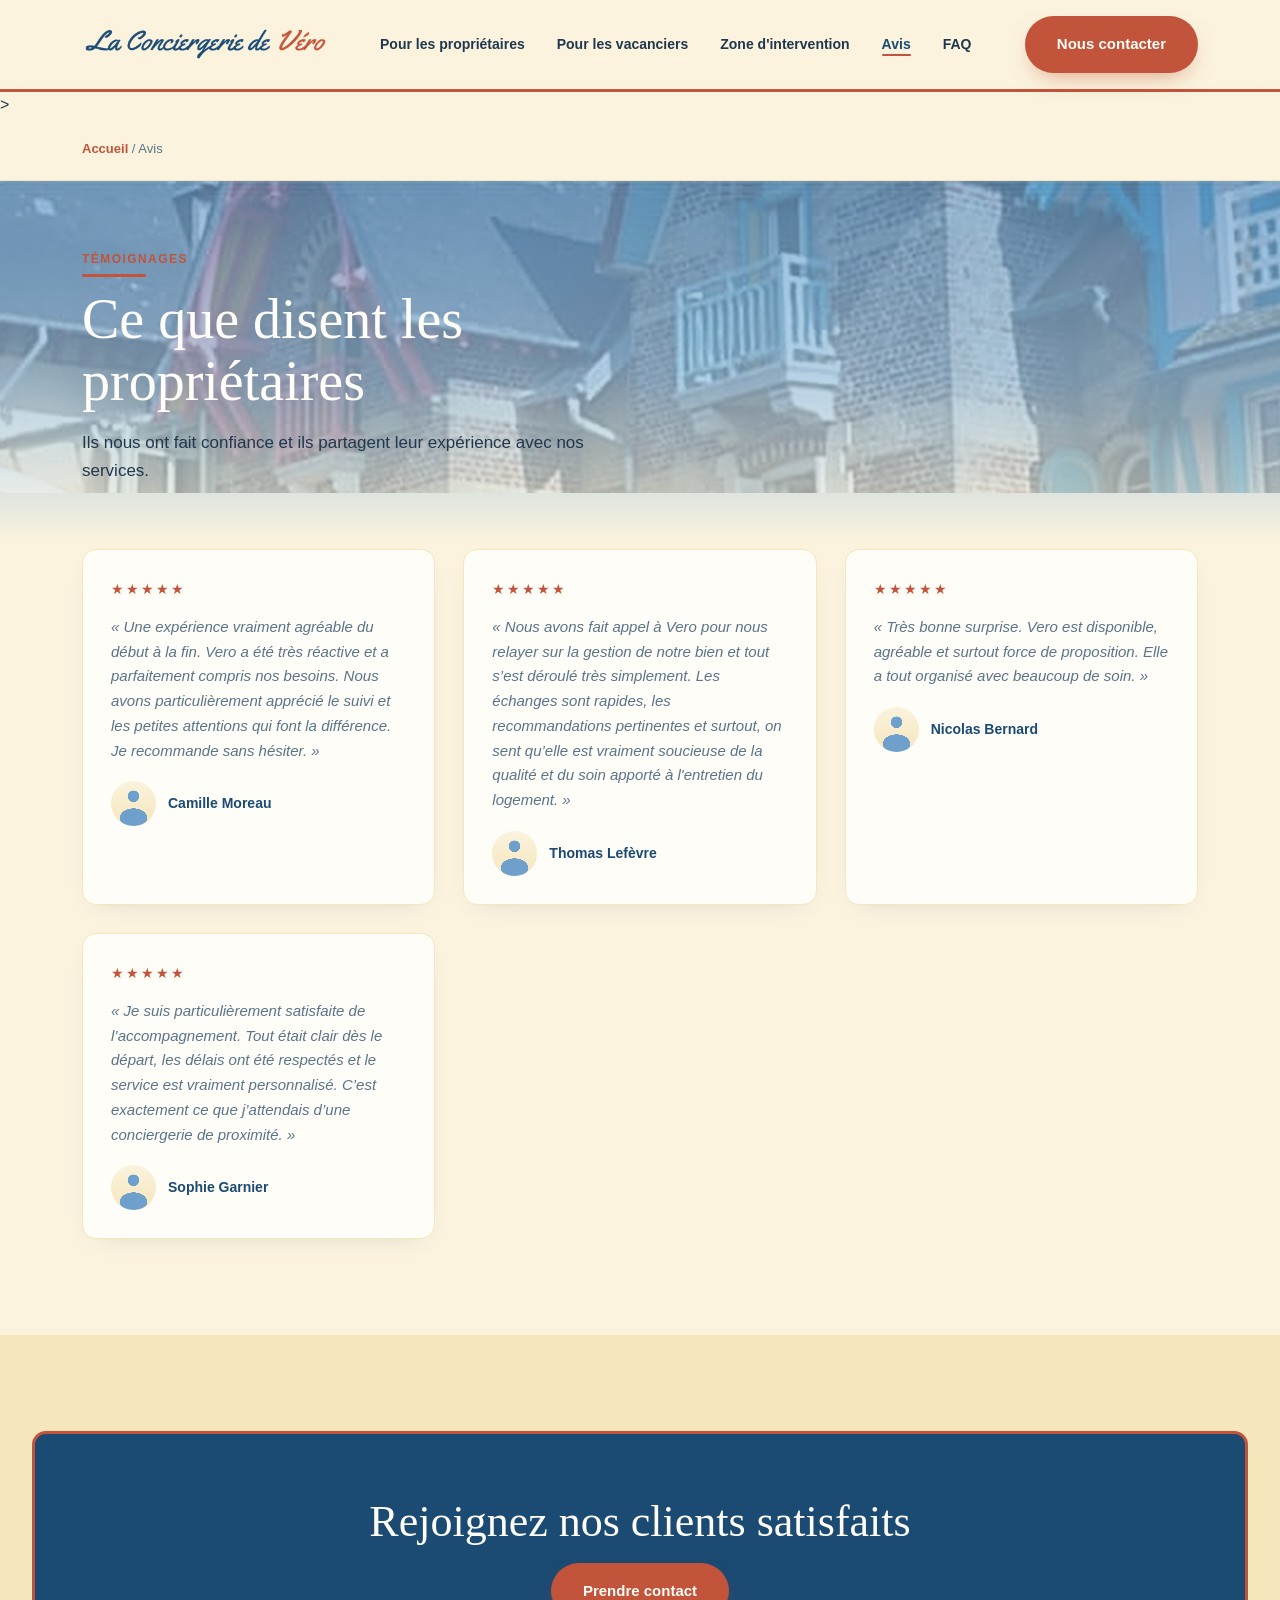
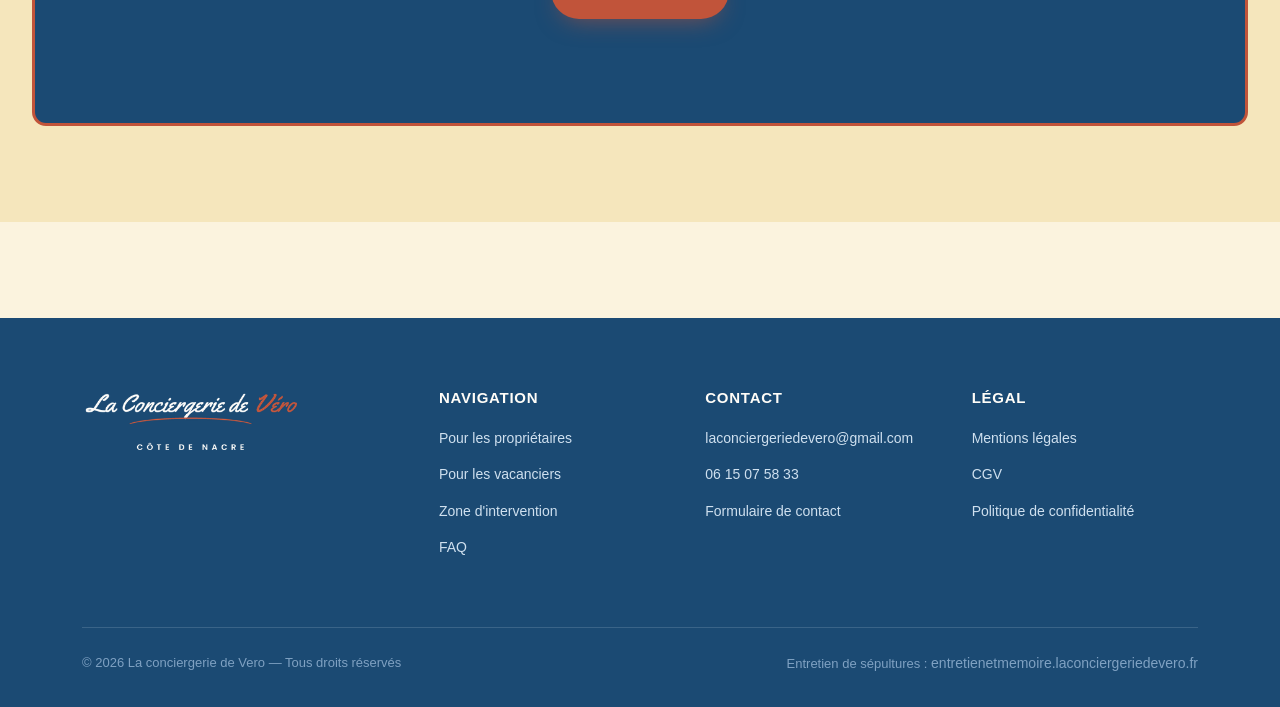
==== pages/avis.html @ 037dcdd6 "Initial push" ====
<!DOCTYPE html>
<html lang="fr">
<head>
<meta charset="UTF-8">
<meta name="viewport" content="width=device-width, initial-scale=1.0">
<title>Avis clients | La conciergerie de Vero</title>
<meta name="description" content="Découvrez les témoignages de propriétaires qui nous confient la surveillance et l'entretien de leur résidence secondaire sur la Côte de Nacre.">
<meta name="robots" content="index, follow">
<link rel="canonical" href="https://laconciergeriedevero.fr/pages/avis.html">
<link rel="icon" href="../favicon.ico" sizes="any">
<link rel="icon" type="image/png" sizes="32x32" href="../img/favicon-32x32.png">
<link rel="icon" type="image/png" sizes="16x16" href="../img/favicon-16x16.png">
<link rel="apple-touch-icon" href="../img/apple-touch-icon.png">
<meta name="theme-color" content="#1B4A73">
<meta property="og:type" content="website">
<meta property="og:site_name" content="La conciergerie de Vero">
<meta property="og:locale" content="fr_FR">
<meta property="og:title" content="Avis clients | La conciergerie de Vero">
<meta property="og:description" content="Découvrez les témoignages de propriétaires qui nous confient la surveillance et l'entretien de leur résidence secondaire sur la Côte de Nacre.">
<meta property="og:url" content="https://laconciergeriedevero.fr/pages/avis.html">
<meta property="og:image" content="https://laconciergeriedevero.fr/img/og-image.jpg">
<meta property="og:image:width" content="1200">
<meta property="og:image:height" content="630">
<meta name="twitter:card" content="summary_large_image">
<meta name="twitter:title" content="Avis clients | La conciergerie de Vero">
<meta name="twitter:description" content="Découvrez les témoignages de propriétaires qui nous confient la surveillance et l'entretien de leur résidence secondaire sur la Côte de Nacre.">
<meta name="twitter:image" content="https://laconciergeriedevero.fr/img/og-image.jpg">
<link rel="preconnect" href="https://fonts.googleapis.com">
<link rel="preconnect" href="https://fonts.gstatic.com" crossorigin>
<link rel="stylesheet" href="../css/style.css">
<script type="application/ld+json">
{
  "@context": "https://schema.org",
  "@type": "LocalBusiness",
  "@id": "https://laconciergeriedevero.fr/#business",
  "name": "La conciergerie de Vero",
  "review": [
    {
      "@type": "Review",
      "reviewRating": {
        "@type": "Rating",
        "ratingValue": "5",
        "bestRating": "5"
      },
      "author": {
        "@type": "Person",
        "name": "Camille Moreau"
      },
      "reviewBody": "Une expérience vraiment agréable du début à la fin. Vero a été très réactive et a parfaitement compris nos besoins. Nous avons particulièrement apprécié le suivi et les petites attentions qui font la différence. Je recommande sans hésiter."
    },
    {
      "@type": "Review",
      "reviewRating": {
        "@type": "Rating",
        "ratingValue": "5",
        "bestRating": "5"
      },
      "author": {
        "@type": "Person",
        "name": "Thomas Lefèvre"
      },
      "reviewBody": "Nous avons fait appel à Vero pour nous relayer sur la gestion de notre bien  et tout s’est déroulé très simplement. Les échanges sont rapides, les recommandations pertinentes et surtout, on sent qu’elle est vraiment soucieuse de la qualité et du soin apporté à l'entretien du logement."
      },
    {
      "@type": "Review",
      "reviewRating": {
        "@type": "Rating",
        "ratingValue": "5",
        "bestRating": "5"
      },
      "author": {
        "@type": "Person",
        "name": "Nicolas Bernard"
      },
      "reviewBody": "Très bonne surprise. Vero est disponible, agréable et surtout force de proposition. Elle a tout organisé avec beaucoup de soin."
    },
    {
      "@type": "Review",
      "reviewRating": {
        "@type": "Rating",
        "ratingValue": "5",
        "bestRating": "5"
      },
      "author": {
        "@type": "Person",
        "name": "Sophie Garnier"
      },
      "reviewBody": "Je suis particulièrement satisfaite de l’accompagnement. Tout était clair dès le départ, les délais ont été respectés et le service est vraiment personnalisé. C’est exactement ce que j’attendais d’une conciergerie de proximité."
    }
  ]
}
</script>
<script type="application/ld+json">
{
  "@context": "https://schema.org",
  "@type": "BreadcrumbList",
  "itemListElement": [
    {
      "@type": "ListItem",
      "position": 1,
      "name": "Accueil",
      "item": "https://laconciergeriedevero.fr/"
    },
    {
      "@type": "ListItem",
      "position": 2,
      "name": "Avis",
      "item": "https://laconciergeriedevero.fr/pages/avis.html"
    }
  ]
}
</script>
</head>
<body>

<header>
	  <nav>
	      <a href="../index.html" class="logo"><img src="../img/logo-header.png" alt="La Conciergerie de Véro" width="401" height="59"></a>
		      <ul class="nav-links">
			        <li><a href="proprios.html">Pour les propriétaires</a></li>
					      <li><a href="vacanciers.html">Pour les vacanciers</a></li>
						        <li><a href="zone-intervention.html">Zone d'intervention</a></li>
								      <li><a href="avis.html" class="active">Avis</a></li>
									        <li><a href="faq.html">FAQ</a></li>
											    </ul>
												    <div class="nav-cta">
													      <a href="contact.html" class="btn btn-primary">Nous contacter</a>
														      </div>
															      <button class="burger" aria-label="Menu">☰</button>
																    </nav>
																	</header>>

<div class="breadcrumb">
  <div class="wrap"><a href="../index.html">Accueil</a> / Avis</div>
</div>

<section class="page-header">
  <div class="wrap" data-reveal>
    <span class="eyebrow">Témoignages</span>
    <h1>Ce que disent les propriétaires</h1>
    <p class="lead">Ils nous ont fait confiance et ils partagent leur expérience avec nos services.</p>
  </div>
</section>

<section style="padding-top:0;">
  <div class="wrap">
    <div class="testi-grid">
      <div class="testi" data-reveal>
        <div class="stars">★★★★★</div>
        <p>« Une expérience vraiment agréable du début à la fin. Vero a été très réactive et a parfaitement
			 compris nos besoins. Nous avons particulièrement apprécié le suivi et les petites attentions qui font
			  la différence. Je recommande sans hésiter. »</p>
        <div class="who"><div class="avatar"></div><div><b>Camille Moreau</b></div></div>
      </div>
      <div class="testi" data-reveal>
        <div class="stars">★★★★★</div>
        <p>« Nous avons fait appel à Vero pour nous relayer sur la gestion de notre bien  et tout 
			s’est déroulé très simplement. Les échanges sont rapides, les recommandations pertinentes et surtout, 
			on sent qu’elle est vraiment soucieuse de la qualité et du soin apporté à l'entretien du logement. »</p>
        <div class="who"><div class="avatar"></div><div><b>Thomas Lefèvre</b></div></div>
      </div>
      <div class="testi" data-reveal>
        <div class="stars">★★★★★</div>
        <p>« Très bonne surprise. Vero est disponible, agréable et surtout force de proposition. Elle a tout organisé avec beaucoup de soin. »</p>
        <div class="who"><div class="avatar"></div><div><b>Nicolas Bernard</b></div></div>
      </div>
      <div class="testi" data-reveal>
        <div class="stars">★★★★★</div>
        <p>« Je suis particulièrement satisfaite de l’accompagnement. Tout était clair dès le départ, les délais 
			ont été respectés et le service est vraiment personnalisé. C’est exactement ce que j’attendais d’une 
			conciergerie de proximité. »</p>
        <div class="who"><div class="avatar"></div><div><b>Sophie Garnier</b></div></div>
      </div>
    </div>
  </div>
</section>

<section class="alt">
  <div class="cta-band" data-reveal>
    <h2>Rejoignez nos clients satisfaits</h2>
    <div class="hero-actions" style="justify-content:center;">
      <a href="contact.html" class="btn btn-primary">Prendre contact</a>
    </div>
  </div>
</section>

<footer>
  <div class="wrap">
    <div class="foot-grid">
      <div>
        <a href="../index.html" class="logo"><img src="../img/logo-footer.png" alt="La Conciergerie de Véro — Côte de Nacre" width="350" height="100"></a>
      </div>
      <div>
        <h4>Navigation</h4>
        <ul>
          <li><a href="proprios.html">Pour les propriétaires</a></li>
          <li><a href="vacanciers.html">Pour les vacanciers</a></li>
          <li><a href="zone-intervention.html">Zone d'intervention</a></li>
          <li><a href="faq.html">FAQ</a></li>
        </ul>
      </div>
      <div>
        <h4>Contact</h4>
        <ul>
          <li><a href="mailto:laconciergeriedevero@gmail.com">laconciergeriedevero@gmail.com</a></li>
          <li><a href="tel:0615075833">06 15 07 58 33</a></li>
          <li><a href="contact.html">Formulaire de contact</a></li>
        </ul>
      </div>
      <div>
        <h4>Légal</h4>
        <ul>
          <li><a href="#">Mentions légales</a></li>
          <li><a href="#">CGV</a></li>
          <li><a href="#">Politique de confidentialité</a></li>
        </ul>
      </div>
    </div>
    <div class="foot-bottom">
      <span>© 2026 La conciergerie de Vero — Tous droits réservés</span>
    <span>Entretien de sépultures : <a href="https://entretienetmemoire.laconciergeriedevero.fr/" style="color:inherit;">entretienetmemoire.laconciergeriedevero.fr</a></span>
    </div>
  </div>
</footer>

<script src="../js/main.js"></script>
</body>
</html>
---- css/style.css ----
/* ==========================================================================
   La Conciergerie de Véro — style.css
   Design tokens : bleu ciel / sable / terracotta / marine / taupe
   Identité alignée sur la plaquette imprimée (Côte de Nacre)
   ========================================================================== */

:root{
  --marine:#1B4A73;
  --marine-light:#2C6B9E;
  --ciel:#6FA0CC;
  --ciel-light:#9CC1E0;
  --sable:#FBF3DE;
  --sable-warm:#F5E6BC;
  --terracotta:#C1543A;
  --terracotta-dark:#A8432B;
  --taupe:#A6907A;
  --texte:#20374D;
  --texte-doux:#5A7488;
  --blanc:#FFFDF8;
  --radius:14px;
  --radius-sm:8px;
  --maxw:1180px;
}

*{box-sizing:border-box; margin:0; padding:0;}
html{scroll-behavior:smooth;}
body{
  font-family:'Poppins', sans-serif;
  color:var(--texte);
  background:var(--sable);
  line-height:1.65;
  -webkit-font-smoothing:antialiased;
}
h1,h2,h3,h4{
  font-family:'Poppins', cursive;
  font-weight:400;
  line-height:1.1;
  color:var(--marine);
}
a{color:inherit; text-decoration:none;}
img{max-width:100%; display:block;}
ul{list-style:none;}

.wrap{max-width:var(--maxw); margin:0 auto; padding:0 32px;}
.eyebrow{
  font-family:'Poppins', sans-serif;
  font-weight:600;
  font-size:12px;
  letter-spacing:.12em;
  text-transform:uppercase;
  color:var(--terracotta);
  margin-bottom:12px;
  display:inline-block;
  position:relative;
  padding-bottom:8px;
}
.eyebrow::after{
  content:'';
  position:absolute; left:0; bottom:0; height:3px; width:60%;
  background:var(--terracotta);
  border-radius:4px;
}
.btn{
  display:inline-flex;
  align-items:center;
  gap:8px;
  padding:14px 30px;
  border-radius:999px;
  font-weight:600;
  font-size:15px;
  cursor:pointer;
  border:2px solid transparent;
  transition:transform .15s ease, background .2s ease, box-shadow .2s ease;
}
.btn:hover{transform:translateY(-2px);}
.btn-primary{background:var(--terracotta); color:var(--blanc); box-shadow:0 10px 24px -10px rgba(193,84,58,.6);}
.btn-primary:hover{background:var(--terracotta-dark);}
.btn-ghost{border-color:var(--marine); color:var(--marine);}
.btn-ghost:hover{background:var(--marine); color:var(--blanc);}
.btn-sm{padding:10px 20px; font-size:13px;}

/* -------- placeholder image blocks -------- */
.ph{
  background:
    repeating-linear-gradient(135deg, rgba(27,74,115,.06) 0 12px, rgba(27,74,115,.02) 12px 24px),
    linear-gradient(160deg, var(--ciel-light), var(--ciel));
  border:2px dashed rgba(27,74,115,.3);
  border-radius:var(--radius);
  display:flex;
  align-items:center;
  justify-content:center;
  text-align:center;
  color:var(--blanc);
  font-family:'Poppins', sans-serif;
  font-weight:600;
  font-size:13px;
  letter-spacing:.03em;
  text-transform:uppercase;
  min-height:200px;
  padding:16px;
}

/* -------- header / nav -------- */
header{
  position:sticky; top:0; z-index:50;
  background:rgba(251,243,222,.92);
  backdrop-filter:blur(8px);
  border-bottom:3px solid var(--terracotta);
}
nav{
  display:flex; align-items:center; justify-content:space-between;
  padding:16px 32px; max-width:var(--maxw); margin:0 auto;
}
.logo{display:inline-flex; align-items:center;}
.logo img{height:36px; width:auto; display:block;}
.nav-links{display:flex; gap:32px; font-size:14px; font-weight:600; font-family:'Poppins',sans-serif;}
.nav-links a{position:relative; padding-bottom:4px; color:var(--texte);}
.nav-links a::after{
  content:''; position:absolute; left:0; bottom:0; height:2px; width:0;
  background:var(--terracotta); transition:width .2s ease; border-radius:2px;
}
.nav-links a:hover::after, .nav-links a.active::after{width:100%;}
.nav-links a.active{color:var(--marine); font-weight:700;}
.nav-cta{display:flex; gap:12px; align-items:center;}
.burger{display:none; background:none; border:none; cursor:pointer; font-size:20px; color:var(--marine);}

/* mobile nav drawer */
.nav-links.mobile-open{
  display:flex; position:absolute; top:100%; left:0; right:0;
  flex-direction:column; background:var(--sable); border-bottom:3px solid var(--terracotta);
  padding:16px 32px; gap:0;
}
.nav-links.mobile-open a{padding:12px 0; border-bottom:1px solid var(--sable-warm);}

/* -------- breadcrumb (inner pages) -------- */
.breadcrumb{
  padding:20px 0; font-size:13px; color:var(--texte-doux); border-bottom:1px solid var(--sable-warm);
}
.breadcrumb a{color:var(--terracotta); font-weight:600;}
.breadcrumb a:hover{text-decoration:underline;}

/* -------- page header (inner pages) -------- */
.page-header{
  padding:64px 0 56px;
  background:linear-gradient(180deg, var(--ciel) 0%, var(--ciel-light) 55%, var(--sable) 100%);
  position:relative;
  overflow:hidden;
  margin-bottom:8px;
}
.page-header::before{
  content:'';
  position:absolute; inset:0;
  background-image:
    linear-gradient(180deg, rgba(111,160,204,.72) 0%, rgba(156,193,224,.72) 55%, rgba(251,243,222,.72) 100%),
    url('../img/vero-banniere.jpg');
  background-size:cover, 170% auto;
  background-position:center, center top;
  background-repeat:no-repeat, no-repeat;
  pointer-events:none;
}
.page-header .wrap{position:relative; z-index:2;}
.page-header h1{font-size:56px; max-width:640px; color:var(--blanc);}
.page-header p.lead{font-size:17px; max-width:560px; margin-top:16px; font-family:'Poppins',sans-serif;}

/* -------- hero (home) -------- */
.hero{
  padding:72px 0 120px; overflow:hidden; position:relative;
  background:linear-gradient(180deg, var(--ciel) 0%, var(--ciel-light) 60%, var(--sable) 100%);
}
.hero::before{
  content:'';
  position:absolute; inset:0;
  background-image:
    linear-gradient(180deg, rgba(111,160,204,.72) 0%, rgba(156,193,224,.72) 60%, rgba(251,243,222,.72) 100%),
    url('../img/vero-banniere.jpg');
  background-size:cover, 170% auto;
  background-position:center, center top;
  background-repeat:no-repeat, no-repeat;
  pointer-events:none;
  z-index:0;
}
.hero::after{
  content:'';
  position:absolute; left:0; right:0; bottom:0; height:70px;
  background:var(--sable);
  -webkit-mask-image:url("data:image/svg+xml,%3Csvg xmlns='http://www.w3.org/2000/svg' viewBox='0 0 1200 100' preserveAspectRatio='none'%3E%3Cpath d='M0,40 C150,90 350,0 600,35 C850,70 1050,10 1200,45 L1200,100 L0,100 Z'/%3E%3C/svg%3E");
  mask-image:url("data:image/svg+xml,%3Csvg xmlns='http://www.w3.org/2000/svg' viewBox='0 0 1200 100' preserveAspectRatio='none'%3E%3Cpath d='M0,40 C150,90 350,0 600,35 C850,70 1050,10 1200,45 L1200,100 L0,100 Z'/%3E%3C/svg%3E");
  -webkit-mask-size:100% 100%; mask-size:100% 100%;
  z-index:1;
}
.hero .wrap{display:grid; grid-template-columns:1.1fr .9fr; gap:64px; align-items:center; position:relative; z-index:2;}
.hero-signature{display:flex; align-items:center; gap:14px; margin-bottom:28px;}
.hero-signature img{
  width:58px; height:58px; border-radius:50%; object-fit:cover;
  border:2px solid rgba(255,253,248,.85);
  box-shadow:0 6px 16px -6px rgba(0,0,0,.35);
}
.hero-signature b{display:block; color:var(--blanc); font-family:'Poppins',sans-serif; font-size:15px; font-weight:700;}
.hero-signature span{display:block; color:rgba(255,253,248,.85); font-size:13px; font-family:'Poppins',sans-serif;}
.hero h1{font-size:64px; margin-bottom:22px; max-width:560px; color:var(--blanc);}
.hero p.lead{font-size:18px; color:rgba(255,253,248,.95); max-width:460px; margin-bottom:32px; font-family:'Poppins',sans-serif;}
.hero .eyebrow{color:var(--blanc);}
.hero .eyebrow::after{background:var(--blanc);}
.hero-actions{display:flex; gap:16px; margin-bottom:40px; flex-wrap:wrap;}
.hero-stats{display:flex; gap:36px;}
.stat b{font-family:'Poppins', cursive; font-size:36px; color:var(--blanc); display:block;}
.stat span{font-size:13px; color:rgba(255,253,248,.85); font-family:'Poppins',sans-serif;}

/* -------- signature: duration configurator -------- */
.config-card{
  background:var(--marine); color:var(--sable);
  border-radius:var(--radius); padding:32px;
  box-shadow:0 24px 60px -20px rgba(27,74,115,.55);
  border:3px solid var(--blanc);
}
.config-card .eyebrow{color:var(--terracotta); margin-bottom:6px;}
.config-card .eyebrow::after{background:var(--terracotta);}
.config-card h3{color:var(--blanc); font-size:28px; margin-bottom:24px;}

.duration-row{margin-bottom:8px;}
.duration-row label{
  display:flex; justify-content:space-between; font-size:14px; margin-bottom:12px; color:#CFE0EF;
  font-family:'Poppins',sans-serif;
}
.duration-row label b{color:var(--terracotta); font-family:'Poppins', cursive; font-size:24px; font-weight:400;}
input[type="range"]{
  -webkit-appearance:none; width:100%; height:4px; background:#3A6488; border-radius:2px; outline:none;
}
input[type="range"]::-webkit-slider-thumb{
  -webkit-appearance:none; width:20px; height:20px; border-radius:50%;
  background:var(--terracotta); cursor:pointer; border:3px solid var(--blanc);
}
input[type="range"]::-moz-range-thumb{
  width:20px; height:20px; border-radius:50%; background:var(--terracotta); cursor:pointer; border:3px solid var(--blanc);
}
.duration-ticks{display:flex; justify-content:space-between; font-size:10px; color:#8FB1CE; margin-top:8px; margin-bottom:26px; font-family:'Poppins',sans-serif;}

.config-price{
  display:flex; justify-content:space-between; align-items:baseline;
  border-top:1px solid #3A6488; border-bottom:1px solid #3A6488;
  padding:18px 0; margin-bottom:22px;
}
.config-price span{font-size:12px; color:#CFE0EF; text-transform:uppercase; letter-spacing:.05em; font-family:'Poppins',sans-serif;}
.config-price b{font-family:'Poppins', cursive; font-size:38px; color:var(--terracotta); font-weight:400;}

.check-list li{
  display:flex; align-items:center; gap:12px; padding:8px 0;
  font-size:14px; color:#4E739A; transition:color .3s ease; font-family:'Poppins',sans-serif;
}
.check-list li.unlocked{color:#CFE0EF;}
.check{
  width:20px; height:20px; border-radius:50%; border:1.5px solid #4E739A; flex-shrink:0;
  display:flex; align-items:center; justify-content:center; font-size:12px; color:transparent;
  transition:background .3s ease, color .3s ease, border-color .3s ease;
}
.check-list li.unlocked .check{background:var(--terracotta); border-color:var(--terracotta); color:var(--blanc);}
.config-note{font-size:12px; color:#7FA1C2; margin-top:18px; font-family:'Poppins',sans-serif;}

/* -------- section shell -------- */
section{padding:96px 0;}
.section-head{max-width:620px; margin-bottom:56px;}
.section-head h2{font-size:48px;}
.section-head p{color:var(--texte-doux); font-size:17px; margin-top:14px; font-family:'Poppins',sans-serif;}
.alt{background:var(--sable-warm);}
.section-foot{margin-top:40px;}

/* -------- services -------- */
.services-grid{display:grid; grid-template-columns:repeat(4,1fr); gap:24px;}
.services-grid.cols-2{grid-template-columns:repeat(2,1fr);}
.service-card{
  background:var(--blanc); border:1px solid var(--sable-warm); border-radius:var(--radius);
  padding:28px; transition:border-color .2s ease, transform .2s ease, box-shadow .2s ease;
  box-shadow:0 8px 24px -16px rgba(27,74,115,.25);
}
.service-card:hover{border-color:var(--terracotta); transform:translateY(-4px); box-shadow:0 16px 32px -16px rgba(193,84,58,.3);}
.service-card .ph{height:140px; margin-bottom:22px;}
.service-card h3{font-size:26px; margin-bottom:10px; color:var(--marine);}
.service-card p{color:var(--texte-doux); font-size:14px; font-family:'Poppins',sans-serif;}
.service-card .details{list-style:none; margin-top:16px; padding-top:16px; border-top:1px dashed var(--sable-warm);}
.service-card .details li{font-size:13px; color:var(--texte-doux); padding:4px 0; display:flex; gap:8px; font-family:'Poppins',sans-serif;}
.service-card .details li::before{content:'●'; color:var(--terracotta); font-size:8px; margin-top:5px;}

/* -------- process — real numbered sequence -------- */
.process{display:grid; grid-template-columns:repeat(4,1fr); gap:24px;}
.step{position:relative; padding-top:8px;}
.step .num{
  font-family:'Poppins', cursive; font-size:56px; color:var(--ciel); font-weight:400;
  display:block; margin-bottom:12px; line-height:1;
}
.step h4{font-size:22px; margin-bottom:8px; color:var(--marine);}
.step p{font-size:14px; color:var(--texte-doux); font-family:'Poppins',sans-serif;}

/* -------- coverage / zone -------- */
.coverage .wrap{display:grid; grid-template-columns:.9fr 1.1fr; gap:56px; align-items:center;}
.coverage .ph{aspect-ratio:1/1;}
.zone-list{display:flex; flex-wrap:wrap; gap:10px; margin-top:24px;}
.zone-list span{
  background:var(--blanc); border:1px solid var(--sable-warm); color:var(--marine); font-weight:600;
  padding:7px 16px; border-radius:20px; font-size:13px; font-family:'Poppins',sans-serif;
}
.zone-table{width:100%; border-collapse:collapse; margin-top:32px;}
.zone-table th, .zone-table td{
  text-align:left; padding:12px 16px; border-bottom:1px solid var(--sable-warm); font-size:14px; font-family:'Poppins',sans-serif;
}
.zone-table th{color:var(--marine); font-weight:700; font-size:12px; text-transform:uppercase; letter-spacing:.04em;}

/* -------- testimonials -------- */
.testi-grid{display:grid; grid-template-columns:repeat(3,1fr); gap:28px;}
.testi{
  background:var(--blanc); border:1px solid var(--sable-warm); border-radius:var(--radius);
  padding:28px; box-shadow:0 8px 24px -16px rgba(27,74,115,.25);
}
.testi .stars{color:var(--terracotta); letter-spacing:2px; margin-bottom:14px; font-size:14px;}
.testi p{font-size:15px; color:var(--texte-doux); margin-bottom:18px; font-style:italic; font-family:'Poppins',sans-serif;}
.testi .who{display:flex; align-items:center; gap:12px;}
.avatar {
    width: 45px;
    aspect-ratio: 1;
    border-radius: 50%;
    background:
        radial-gradient(circle at center 34%, var(--ciel) 0 15%, transparent 16%),
        radial-gradient(ellipse 60% 42% at center 82%, var(--ciel) 0 50%, transparent 51%),
        linear-gradient(var(--sable), var(--sable-warm));
}
.who b{font-size:14px; display:block; color:var(--marine); font-family:'Poppins',sans-serif; font-weight:600;}
.who span{font-size:12px; color:var(--texte-doux); font-family:'Poppins',sans-serif;}

/* -------- faq -------- */
.faq{max-width:760px; margin:0 auto;}
.faq.left{margin:0;}
.faq-item{border-bottom:1px solid var(--sable-warm);}
.faq-item button{
  width:100%; text-align:left; background:none; border:none; cursor:pointer;
  padding:22px 0; display:flex; justify-content:space-between; align-items:center; gap:16px;
  font-family:'Poppins', cursive; font-size:26px; color:var(--marine); font-weight:400;
}
.faq-item .plus{font-size:22px; color:var(--terracotta); transition:transform .2s ease; flex-shrink:0; font-family:'Poppins',sans-serif;}
.faq-item.open .plus{transform:rotate(45deg);}
.faq-item .a{max-height:0; overflow:hidden; transition:max-height .3s ease;}
.faq-item.open .a{max-height:240px; padding-bottom:22px;}
.faq-item .a p{color:var(--texte-doux); font-size:15px; max-width:640px; font-family:'Poppins',sans-serif;}

/* -------- contact form -------- */
.contact-grid{display:grid; grid-template-columns:1fr 1fr; gap:56px;}
.form-field{margin-bottom:20px;}
.form-field label{display:block; font-size:13px; font-weight:600; margin-bottom:8px; color:var(--marine); font-family:'Poppins',sans-serif;}
.form-field input, .form-field select, .form-field textarea{
  width:100%; padding:12px 14px; border:1px solid var(--sable-warm); border-radius:var(--radius-sm);
  background:var(--blanc); font-family:'Poppins',sans-serif; font-size:14px; color:var(--texte);
}
.form-field textarea{resize:vertical; min-height:120px;}
.form-field input:focus, .form-field select:focus, .form-field textarea:focus{outline:2px solid var(--ciel); outline-offset:1px;}
.contact-info-card{
  background:var(--blanc); border:1px solid var(--sable-warm); border-radius:var(--radius); padding:32px;
  box-shadow:0 8px 24px -16px rgba(27,74,115,.25);
}
.contact-info-card .item{display:flex; gap:14px; margin-bottom:20px;}
.contact-info-card .item:last-child{margin-bottom:0;}
.contact-info-card .item b{display:block; font-size:14px; margin-bottom:2px; color:var(--marine); font-family:'Poppins',sans-serif;}
.contact-info-card .item span{font-size:13px; color:var(--texte-doux); font-family:'Poppins',sans-serif;}

/* -------- cta band -------- */
.cta-band{
  background:var(--marine); color:var(--sable); border-radius:var(--radius);
  padding:64px; text-align:center; margin:0 32px;
  border:3px solid var(--terracotta);
}
.cta-band h2{color:var(--blanc); font-size:44px; margin-bottom:16px;}
.cta-band p{color:#CFE0EF; max-width:480px; margin:0 auto 32px; font-family:'Poppins',sans-serif;}
.cta-band .btn-primary{background:var(--terracotta); color:var(--blanc);}
.cta-band .btn-primary:hover{background:var(--terracotta-dark);}
.cta-band .btn-ghost{border-color:#CFE0EF; color:var(--blanc);}
.cta-band .btn-ghost:hover{background:rgba(255,255,255,.1); color:var(--blanc);}

/* -------- footer -------- */
footer{background:var(--marine); color:var(--sable); padding:72px 0 32px; margin-top:96px;}
.foot-grid{display:grid; grid-template-columns:1.4fr 1fr 1fr 1fr; gap:40px; margin-bottom:56px;}
footer h4{color:var(--blanc); font-size:15px; margin-bottom:18px; font-family:'Poppins',sans-serif; font-weight:600; text-transform:uppercase; letter-spacing:.05em;}
footer .logo{margin-bottom:18px;}
footer .logo img{height:62px;}
footer p{color:#9FBBD4; font-size:14px; font-family:'Poppins',sans-serif;}
footer li{margin-bottom:10px;}
footer a{color:#CFE0EF; font-size:14px; font-family:'Poppins',sans-serif;}
footer a:hover{color:var(--terracotta);}
.foot-bottom{
  border-top:1px solid #3A6488; padding-top:24px; display:flex;
  justify-content:space-between; font-size:13px; color:#7FA1C2; flex-wrap:wrap; gap:12px; font-family:'Poppins',sans-serif;
}

/* -------- reveal on scroll -------- */
[data-reveal]{opacity:0; transform:translateY(16px); transition:opacity .6s ease, transform .6s ease;}
[data-reveal].in{opacity:1; transform:translateY(0);}
@media (prefers-reduced-motion: reduce){
  [data-reveal]{opacity:1; transform:none; transition:none;}
  html{scroll-behavior:auto;}
}

/* -------- responsive -------- */
@media (max-width:900px){
  .nav-links:not(.mobile-open), .nav-cta .btn-ghost{display:none;}
  .burger{display:block;}
  .hero .wrap{grid-template-columns:1fr; gap:48px;}
  .hero h1{font-size:44px;}
  .page-header h1{font-size:40px;}
  .services-grid{grid-template-columns:repeat(2,1fr);}
  .services-grid.cols-2{grid-template-columns:1fr;}
  .process, .testi-grid{grid-template-columns:1fr;}
  .coverage .wrap{grid-template-columns:1fr;}
  .foot-grid{grid-template-columns:1fr 1fr;}
  .cta-band{padding:40px 24px; margin:0 16px;}
  .cta-band h2{font-size:34px;}
  .contact-grid{grid-template-columns:1fr; gap:40px;}
  .section-head h2{font-size:36px;}
}
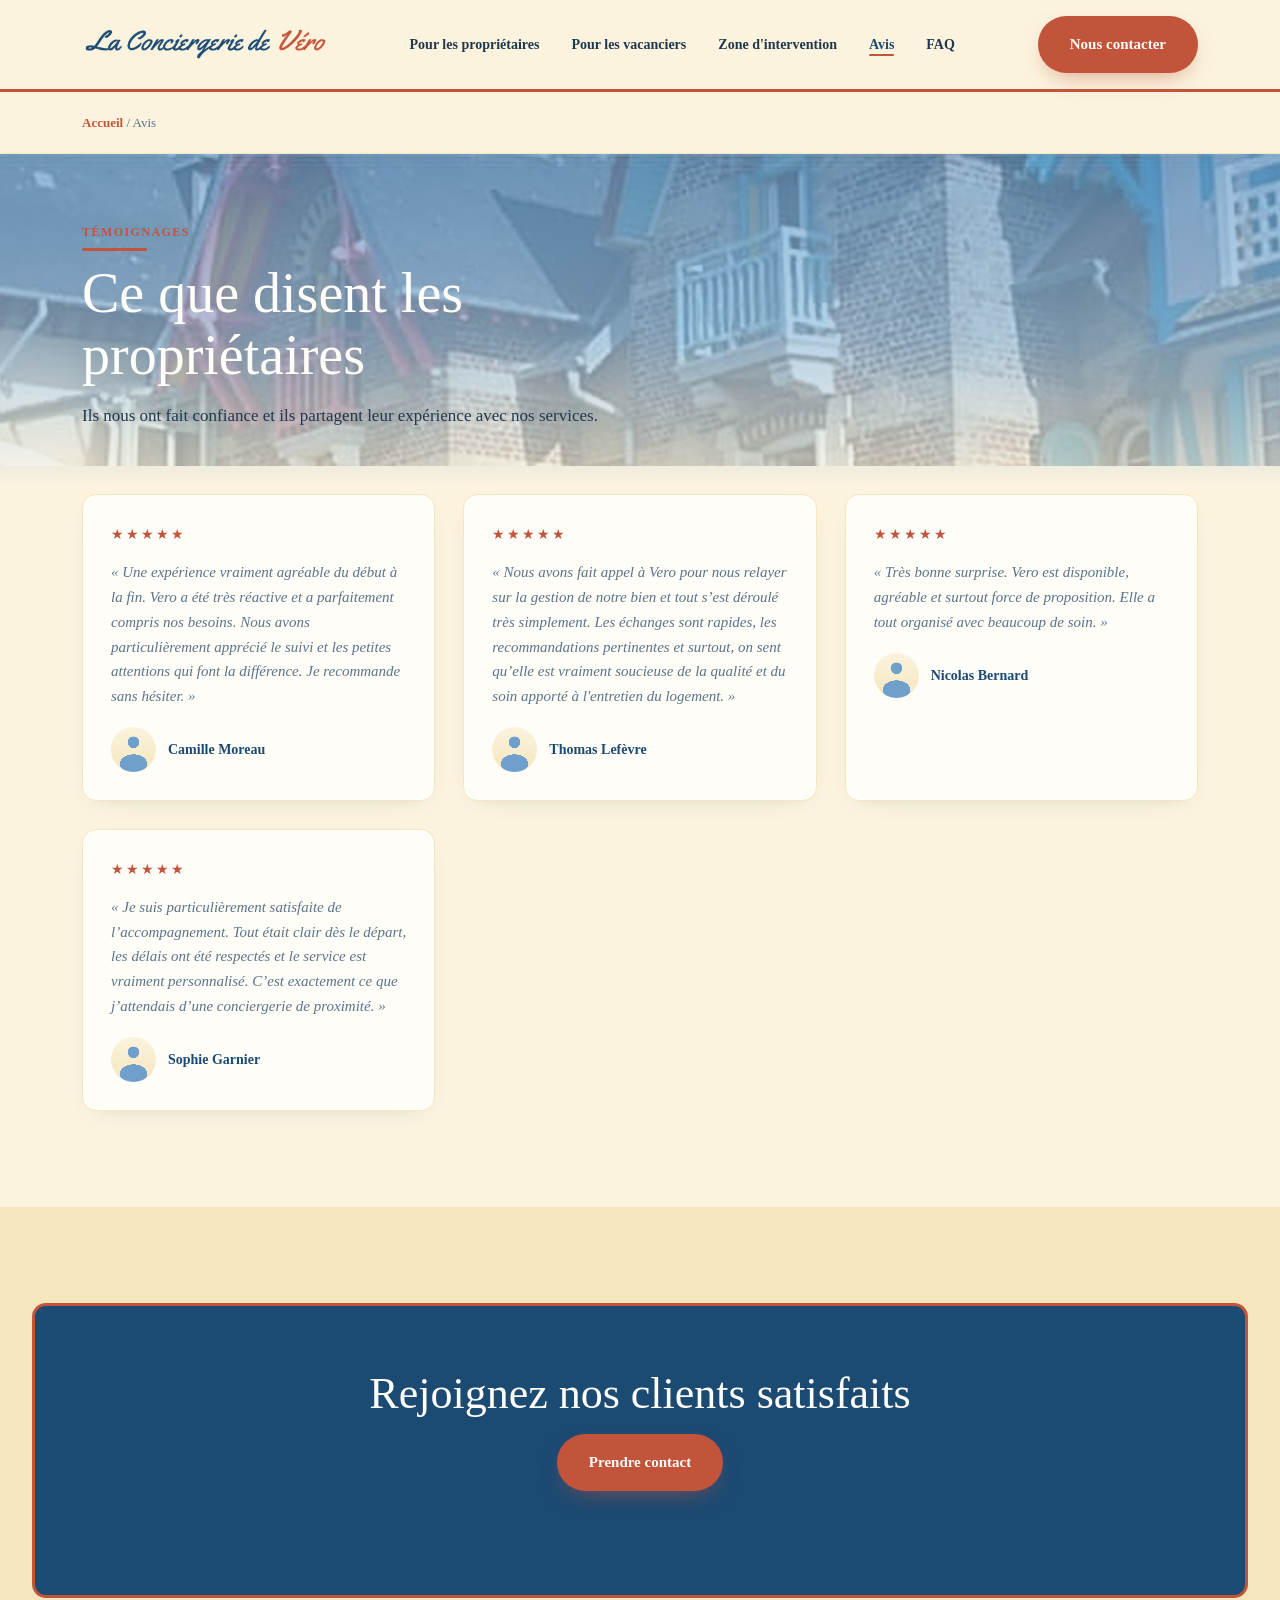
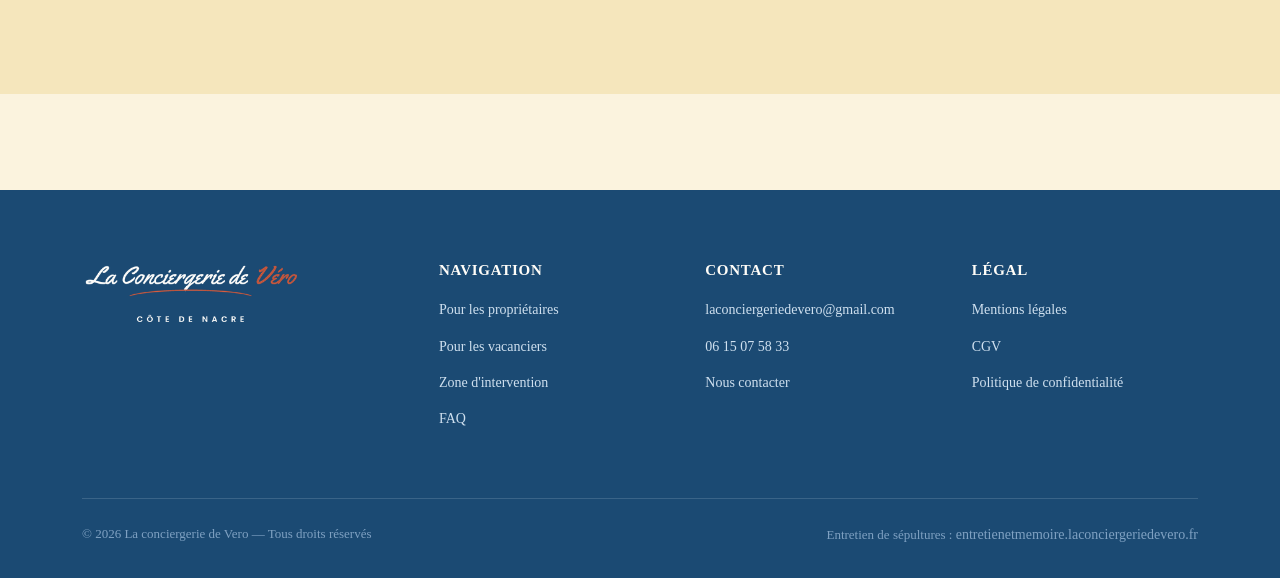
==== commit 1a79f5e9: "SEO Patch" ====
--- a/pages/avis.html
+++ b/pages/avis.html
@@ -112,11 +112,12 @@
 </script>
 </head>
 <body>
+<a class="skip-link" href="#contenu">Aller au contenu</a>
 
 <header>
 	  <nav>
 	      <a href="../index.html" class="logo"><img src="../img/logo-header.png" alt="La Conciergerie de Véro" width="401" height="59"></a>
-		      <ul class="nav-links">
+		      <ul class="nav-links" id="menu-principal">
 			        <li><a href="proprios.html">Pour les propriétaires</a></li>
 					      <li><a href="vacanciers.html">Pour les vacanciers</a></li>
 						        <li><a href="zone-intervention.html">Zone d'intervention</a></li>
@@ -126,9 +127,10 @@
 												    <div class="nav-cta">
 													      <a href="contact.html" class="btn btn-primary">Nous contacter</a>
 														      </div>
-															      <button class="burger" aria-label="Menu">☰</button>
+															      <button class="burger" aria-label="Menu" aria-expanded="false" aria-controls="menu-principal">☰</button>
 																    </nav>
-																	</header>>
+																	</header>
+<main id="contenu">
 
 <div class="breadcrumb">
   <div class="wrap"><a href="../index.html">Accueil</a> / Avis</div>
@@ -184,6 +186,7 @@
   </div>
 </section>
 
+</main>
 <footer>
   <div class="wrap">
     <div class="foot-grid">
@@ -204,7 +207,7 @@
         <ul>
           <li><a href="mailto:laconciergeriedevero@gmail.com">laconciergeriedevero@gmail.com</a></li>
           <li><a href="tel:0615075833">06 15 07 58 33</a></li>
-          <li><a href="contact.html">Formulaire de contact</a></li>
+          <li><a href="contact.html">Nous contacter</a></li>
         </ul>
       </div>
       <div>
--- a/css/style.css
+++ b/css/style.css
@@ -25,7 +25,7 @@
 *{box-sizing:border-box; margin:0; padding:0;}
 html{scroll-behavior:smooth;}
 body{
-  font-family:'Poppins', sans-serif;
+  font-family:'Poppins', cursive;
   color:var(--texte);
   background:var(--sable);
   line-height:1.65;
@@ -43,7 +43,7 @@
 
 .wrap{max-width:var(--maxw); margin:0 auto; padding:0 32px;}
 .eyebrow{
-  font-family:'Poppins', sans-serif;
+  font-family:'Poppins', cursive;
   font-weight:600;
   font-size:12px;
   letter-spacing:.12em;
@@ -91,7 +91,7 @@
   justify-content:center;
   text-align:center;
   color:var(--blanc);
-  font-family:'Poppins', sans-serif;
+  font-family:'Poppins', cursive;
   font-weight:600;
   font-size:13px;
   letter-spacing:.03em;
@@ -113,7 +113,7 @@
 }
 .logo{display:inline-flex; align-items:center;}
 .logo img{height:36px; width:auto; display:block;}
-.nav-links{display:flex; gap:32px; font-size:14px; font-weight:600; font-family:'Poppins',sans-serif;}
+.nav-links{display:flex; gap:32px; font-size:14px; font-weight:600; font-family:'Poppins',cursive;}
 .nav-links a{position:relative; padding-bottom:4px; color:var(--texte);}
 .nav-links a::after{
   content:''; position:absolute; left:0; bottom:0; height:2px; width:0;
@@ -160,7 +160,7 @@
 }
 .page-header .wrap{position:relative; z-index:2;}
 .page-header h1{font-size:56px; max-width:640px; color:var(--blanc);}
-.page-header p.lead{font-size:17px; max-width:560px; margin-top:16px; font-family:'Poppins',sans-serif;}
+.page-header p.lead{font-size:17px; max-width:560px; margin-top:16px; font-family:'Poppins',cursive;}
 
 /* -------- hero (home) -------- */
 .hero{
@@ -195,18 +195,18 @@
   border:2px solid rgba(255,253,248,.85);
   box-shadow:0 6px 16px -6px rgba(0,0,0,.35);
 }
-.hero-signature b{display:block; color:var(--blanc); font-family:'Poppins',sans-serif; font-size:15px; font-weight:700;}
-.hero-signature span{display:block; color:rgba(255,253,248,.85); font-size:13px; font-family:'Poppins',sans-serif;}
+.hero-signature b{display:block; color:var(--blanc); font-family:'Poppins',cursive; font-size:15px; font-weight:700;}
+.hero-signature span{display:block; color:rgba(255,253,248,.85); font-size:13px; font-family:'Poppins',cursive;}
 .hero h1{font-size:64px; margin-bottom:22px; max-width:560px; color:var(--blanc);}
-.hero p.lead{font-size:18px; color:rgba(255,253,248,.95); max-width:460px; margin-bottom:32px; font-family:'Poppins',sans-serif;}
+.hero p.lead{font-size:18px; color:rgba(255,253,248,.95); max-width:460px; margin-bottom:32px; font-family:'Poppins',cursive;}
 .hero .eyebrow{color:var(--blanc);}
 .hero .eyebrow::after{background:var(--blanc);}
 .hero-actions{display:flex; gap:16px; margin-bottom:40px; flex-wrap:wrap;}
 .hero-stats{display:flex; gap:36px;}
 .stat b{font-family:'Poppins', cursive; font-size:36px; color:var(--blanc); display:block;}
-.stat span{font-size:13px; color:rgba(255,253,248,.85); font-family:'Poppins',sans-serif;}
-
-/* -------- signature: duration configurator -------- */
+.stat span{font-size:13px; color:rgba(255,253,248,.85); font-family:'Poppins',cursive;}
+
+/* -------- signature: duration curator -------- */
 .config-card{
   background:var(--marine); color:var(--sable);
   border-radius:var(--radius); padding:32px;
@@ -220,7 +220,7 @@
 .duration-row{margin-bottom:8px;}
 .duration-row label{
   display:flex; justify-content:space-between; font-size:14px; margin-bottom:12px; color:#CFE0EF;
-  font-family:'Poppins',sans-serif;
+  font-family:'Poppins',cursive;
 }
 .duration-row label b{color:var(--terracotta); font-family:'Poppins', cursive; font-size:24px; font-weight:400;}
 input[type="range"]{
@@ -233,19 +233,19 @@
 input[type="range"]::-moz-range-thumb{
   width:20px; height:20px; border-radius:50%; background:var(--terracotta); cursor:pointer; border:3px solid var(--blanc);
 }
-.duration-ticks{display:flex; justify-content:space-between; font-size:10px; color:#8FB1CE; margin-top:8px; margin-bottom:26px; font-family:'Poppins',sans-serif;}
+.duration-ticks{display:flex; justify-content:space-between; font-size:10px; color:#8FB1CE; margin-top:8px; margin-bottom:26px; font-family:'Poppins',cursive;}
 
 .config-price{
   display:flex; justify-content:space-between; align-items:baseline;
   border-top:1px solid #3A6488; border-bottom:1px solid #3A6488;
   padding:18px 0; margin-bottom:22px;
 }
-.config-price span{font-size:12px; color:#CFE0EF; text-transform:uppercase; letter-spacing:.05em; font-family:'Poppins',sans-serif;}
+.config-price span{font-size:12px; color:#CFE0EF; text-transform:uppercase; letter-spacing:.05em; font-family:'Poppins',cursive;}
 .config-price b{font-family:'Poppins', cursive; font-size:38px; color:var(--terracotta); font-weight:400;}
 
 .check-list li{
   display:flex; align-items:center; gap:12px; padding:8px 0;
-  font-size:14px; color:#4E739A; transition:color .3s ease; font-family:'Poppins',sans-serif;
+  font-size:14px; color:#4E739A; transition:color .3s ease; font-family:'Poppins',cursive;
 }
 .check-list li.unlocked{color:#CFE0EF;}
 .check{
@@ -254,13 +254,13 @@
   transition:background .3s ease, color .3s ease, border-color .3s ease;
 }
 .check-list li.unlocked .check{background:var(--terracotta); border-color:var(--terracotta); color:var(--blanc);}
-.config-note{font-size:12px; color:#7FA1C2; margin-top:18px; font-family:'Poppins',sans-serif;}
+.config-note{font-size:12px; color:#7FA1C2; margin-top:18px; font-family:'Poppins',cursive;}
 
 /* -------- section shell -------- */
 section{padding:96px 0;}
 .section-head{max-width:620px; margin-bottom:56px;}
 .section-head h2{font-size:48px;}
-.section-head p{color:var(--texte-doux); font-size:17px; margin-top:14px; font-family:'Poppins',sans-serif;}
+.section-head p{color:var(--texte-doux); font-size:17px; margin-top:14px; font-family:'Poppins',cursive;}
 .alt{background:var(--sable-warm);}
 .section-foot{margin-top:40px;}
 
@@ -275,9 +275,9 @@
 .service-card:hover{border-color:var(--terracotta); transform:translateY(-4px); box-shadow:0 16px 32px -16px rgba(193,84,58,.3);}
 .service-card .ph{height:140px; margin-bottom:22px;}
 .service-card h3{font-size:26px; margin-bottom:10px; color:var(--marine);}
-.service-card p{color:var(--texte-doux); font-size:14px; font-family:'Poppins',sans-serif;}
+.service-card p{color:var(--texte-doux); font-size:14px; font-family:'Poppins',cursive;}
 .service-card .details{list-style:none; margin-top:16px; padding-top:16px; border-top:1px dashed var(--sable-warm);}
-.service-card .details li{font-size:13px; color:var(--texte-doux); padding:4px 0; display:flex; gap:8px; font-family:'Poppins',sans-serif;}
+.service-card .details li{font-size:13px; color:var(--texte-doux); padding:4px 0; display:flex; gap:8px; font-family:'Poppins',cursive;}
 .service-card .details li::before{content:'●'; color:var(--terracotta); font-size:8px; margin-top:5px;}
 
 /* -------- process — real numbered sequence -------- */
@@ -288,7 +288,7 @@
   display:block; margin-bottom:12px; line-height:1;
 }
 .step h4{font-size:22px; margin-bottom:8px; color:var(--marine);}
-.step p{font-size:14px; color:var(--texte-doux); font-family:'Poppins',sans-serif;}
+.step p{font-size:14px; color:var(--texte-doux); font-family:'Poppins',cursive;}
 
 /* -------- coverage / zone -------- */
 .coverage .wrap{display:grid; grid-template-columns:.9fr 1.1fr; gap:56px; align-items:center;}
@@ -296,11 +296,11 @@
 .zone-list{display:flex; flex-wrap:wrap; gap:10px; margin-top:24px;}
 .zone-list span{
   background:var(--blanc); border:1px solid var(--sable-warm); color:var(--marine); font-weight:600;
-  padding:7px 16px; border-radius:20px; font-size:13px; font-family:'Poppins',sans-serif;
+  padding:7px 16px; border-radius:20px; font-size:13px; font-family:'Poppins',cursive;
 }
 .zone-table{width:100%; border-collapse:collapse; margin-top:32px;}
 .zone-table th, .zone-table td{
-  text-align:left; padding:12px 16px; border-bottom:1px solid var(--sable-warm); font-size:14px; font-family:'Poppins',sans-serif;
+  text-align:left; padding:12px 16px; border-bottom:1px solid var(--sable-warm); font-size:14px; font-family:'Poppins',cursive;
 }
 .zone-table th{color:var(--marine); font-weight:700; font-size:12px; text-transform:uppercase; letter-spacing:.04em;}
 
@@ -311,7 +311,7 @@
   padding:28px; box-shadow:0 8px 24px -16px rgba(27,74,115,.25);
 }
 .testi .stars{color:var(--terracotta); letter-spacing:2px; margin-bottom:14px; font-size:14px;}
-.testi p{font-size:15px; color:var(--texte-doux); margin-bottom:18px; font-style:italic; font-family:'Poppins',sans-serif;}
+.testi p{font-size:15px; color:var(--texte-doux); margin-bottom:18px; font-style:italic; font-family:'Poppins',cursive;}
 .testi .who{display:flex; align-items:center; gap:12px;}
 .avatar {
     width: 45px;
@@ -322,8 +322,8 @@
         radial-gradient(ellipse 60% 42% at center 82%, var(--ciel) 0 50%, transparent 51%),
         linear-gradient(var(--sable), var(--sable-warm));
 }
-.who b{font-size:14px; display:block; color:var(--marine); font-family:'Poppins',sans-serif; font-weight:600;}
-.who span{font-size:12px; color:var(--texte-doux); font-family:'Poppins',sans-serif;}
+.who b{font-size:14px; display:block; color:var(--marine); font-family:'Poppins',cursive; font-weight:600;}
+.who span{font-size:12px; color:var(--texte-doux); font-family:'Poppins',cursive;}
 
 /* -------- faq -------- */
 .faq{max-width:760px; margin:0 auto;}
@@ -334,19 +334,19 @@
   padding:22px 0; display:flex; justify-content:space-between; align-items:center; gap:16px;
   font-family:'Poppins', cursive; font-size:26px; color:var(--marine); font-weight:400;
 }
-.faq-item .plus{font-size:22px; color:var(--terracotta); transition:transform .2s ease; flex-shrink:0; font-family:'Poppins',sans-serif;}
+.faq-item .plus{font-size:22px; color:var(--terracotta); transition:transform .2s ease; flex-shrink:0; font-family:'Poppins',cursive;}
 .faq-item.open .plus{transform:rotate(45deg);}
 .faq-item .a{max-height:0; overflow:hidden; transition:max-height .3s ease;}
 .faq-item.open .a{max-height:240px; padding-bottom:22px;}
-.faq-item .a p{color:var(--texte-doux); font-size:15px; max-width:640px; font-family:'Poppins',sans-serif;}
+.faq-item .a p{color:var(--texte-doux); font-size:15px; max-width:640px; font-family:'Poppins',cursive;}
 
 /* -------- contact form -------- */
 .contact-grid{display:grid; grid-template-columns:1fr 1fr; gap:56px;}
 .form-field{margin-bottom:20px;}
-.form-field label{display:block; font-size:13px; font-weight:600; margin-bottom:8px; color:var(--marine); font-family:'Poppins',sans-serif;}
+.form-field label{display:block; font-size:13px; font-weight:600; margin-bottom:8px; color:var(--marine); font-family:'Poppins',cursive;}
 .form-field input, .form-field select, .form-field textarea{
   width:100%; padding:12px 14px; border:1px solid var(--sable-warm); border-radius:var(--radius-sm);
-  background:var(--blanc); font-family:'Poppins',sans-serif; font-size:14px; color:var(--texte);
+  background:var(--blanc); font-family:'Poppins',cursive; font-size:14px; color:var(--texte);
 }
 .form-field textarea{resize:vertical; min-height:120px;}
 .form-field input:focus, .form-field select:focus, .form-field textarea:focus{outline:2px solid var(--ciel); outline-offset:1px;}
@@ -356,8 +356,8 @@
 }
 .contact-info-card .item{display:flex; gap:14px; margin-bottom:20px;}
 .contact-info-card .item:last-child{margin-bottom:0;}
-.contact-info-card .item b{display:block; font-size:14px; margin-bottom:2px; color:var(--marine); font-family:'Poppins',sans-serif;}
-.contact-info-card .item span{font-size:13px; color:var(--texte-doux); font-family:'Poppins',sans-serif;}
+.contact-info-card .item b{display:block; font-size:14px; margin-bottom:2px; color:var(--marine); font-family:'Poppins',cursive;}
+.contact-info-card .item span{font-size:13px; color:var(--texte-doux); font-family:'Poppins',cursive;}
 
 /* -------- cta band -------- */
 .cta-band{
@@ -366,7 +366,7 @@
   border:3px solid var(--terracotta);
 }
 .cta-band h2{color:var(--blanc); font-size:44px; margin-bottom:16px;}
-.cta-band p{color:#CFE0EF; max-width:480px; margin:0 auto 32px; font-family:'Poppins',sans-serif;}
+.cta-band p{color:#CFE0EF; max-width:480px; margin:0 auto 32px; font-family:'Poppins',cursive;}
 .cta-band .btn-primary{background:var(--terracotta); color:var(--blanc);}
 .cta-band .btn-primary:hover{background:var(--terracotta-dark);}
 .cta-band .btn-ghost{border-color:#CFE0EF; color:var(--blanc);}
@@ -375,16 +375,16 @@
 /* -------- footer -------- */
 footer{background:var(--marine); color:var(--sable); padding:72px 0 32px; margin-top:96px;}
 .foot-grid{display:grid; grid-template-columns:1.4fr 1fr 1fr 1fr; gap:40px; margin-bottom:56px;}
-footer h4{color:var(--blanc); font-size:15px; margin-bottom:18px; font-family:'Poppins',sans-serif; font-weight:600; text-transform:uppercase; letter-spacing:.05em;}
+footer h4{color:var(--blanc); font-size:15px; margin-bottom:18px; font-family:'Poppins',cursive; font-weight:600; text-transform:uppercase; letter-spacing:.05em;}
 footer .logo{margin-bottom:18px;}
 footer .logo img{height:62px;}
-footer p{color:#9FBBD4; font-size:14px; font-family:'Poppins',sans-serif;}
+footer p{color:#9FBBD4; font-size:14px; font-family:'Poppins',cursive;}
 footer li{margin-bottom:10px;}
-footer a{color:#CFE0EF; font-size:14px; font-family:'Poppins',sans-serif;}
+footer a{color:#CFE0EF; font-size:14px; font-family:'Poppins',cursive;}
 footer a:hover{color:var(--terracotta);}
 .foot-bottom{
   border-top:1px solid #3A6488; padding-top:24px; display:flex;
-  justify-content:space-between; font-size:13px; color:#7FA1C2; flex-wrap:wrap; gap:12px; font-family:'Poppins',sans-serif;
+  justify-content:space-between; font-size:13px; color:#7FA1C2; flex-wrap:wrap; gap:12px; font-family:'Poppins',cursive;
 }
 
 /* -------- reveal on scroll -------- */
@@ -412,3 +412,8 @@
   .contact-grid{grid-template-columns:1fr; gap:40px;}
   .section-head h2{font-size:36px;}
 }
+
+/* -------- accessibilité : lien d'évitement et focus clavier -------- */
+.skip-link{position:absolute; left:-9999px; top:8px; z-index:1000; background:#fff; color:#000; padding:10px 16px; border-radius:6px;}
+.skip-link:focus{left:8px;}
+a:focus-visible, button:focus-visible, input[type="range"]:focus-visible{outline:2px solid #2563eb; outline-offset:3px;}
